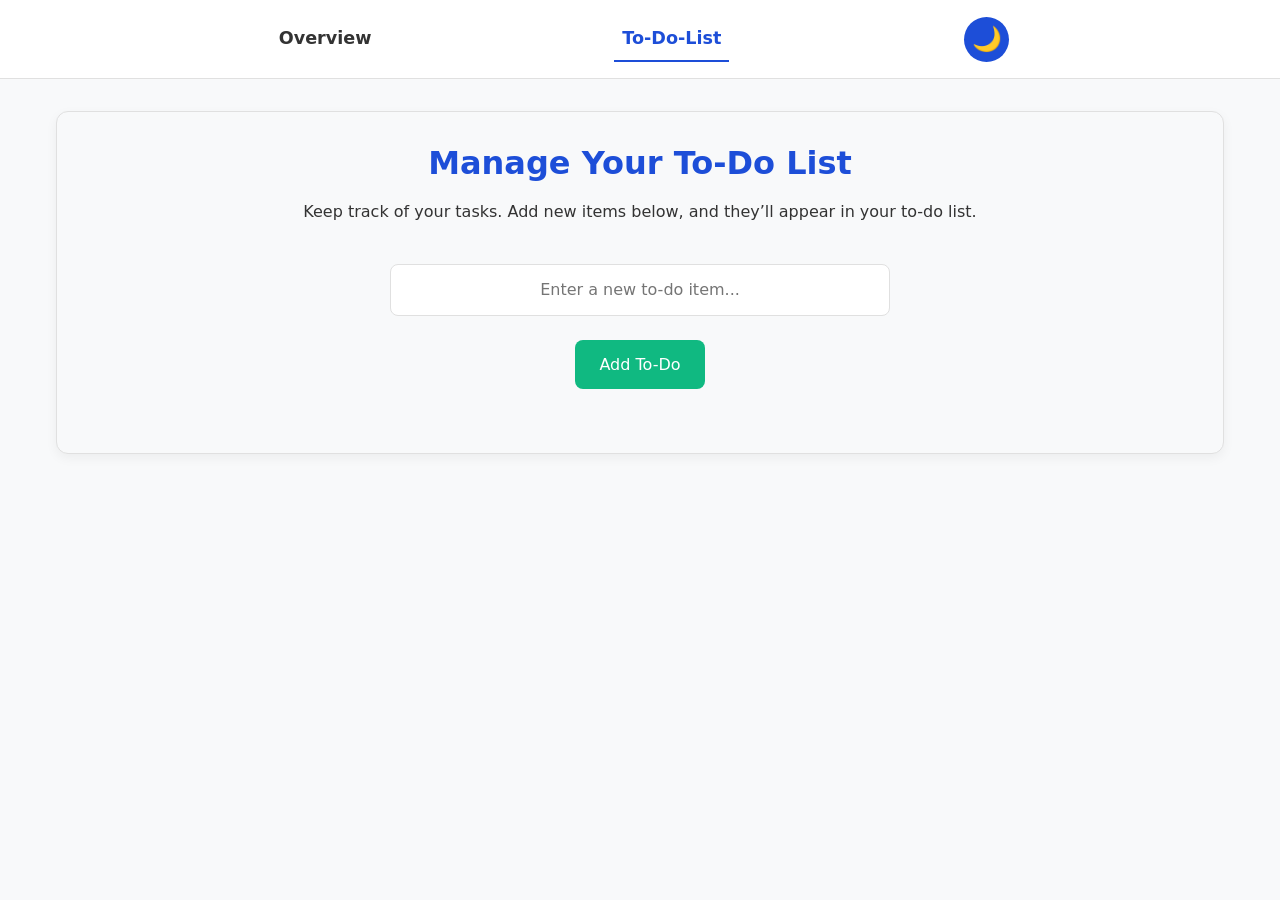
==== frontend/todo.html @ 35bd9bbc "added todo" ====
<!DOCTYPE html>
<html lang="en">
<head>
  <meta charset="UTF-8" />
  <meta name="viewport" content="width=device-width, initial-scale=1.0"/>
  <title>My To-Do List</title>
  <!-- Bootstrap CSS -->
  <link
    href="https://cdn.jsdelivr.net/npm/bootstrap@5.3.0/dist/css/bootstrap.min.css"
    rel="stylesheet"
  />
  <link rel="stylesheet" href="style.css" />
</head>
<body>
  <!-- Navbar -->
  <nav class="navbar navbar-expand-lg navbar-light bg-light">
    <div class="container-fluid justify-content-center">
      <!-- Toggler/collapsible Button -->
      <button
        class="navbar-toggler"
        type="button"
        data-bs-toggle="collapse"
        data-bs-target="#navbarNav"
        aria-controls="navbarNav"
        aria-expanded="false"
        aria-label="Toggle navigation"
      >
        <span class="navbar-toggler-icon"></span>
      </button>

      <!-- Collapsible content -->
      <div class="collapse navbar-collapse justify-content-center" id="navbarNav">
        <ul class="navbar-nav w-100 justify-content-evenly text-center">
          <li class="nav-item">
            <a class="nav-link" href="index.html">Overview</a>
          </li>
          <li class="nav-item">
            <a class="nav-link active" href="todo.html">To-Do-List</a>
          </li>
          <li class="nav-item">
            <!-- Dark mode button with correct ID -->
            <button
              id="dark-mode-toggle"
              class="btn btn-primary navbar-darkmode"
            >
              🌙
            </button>
          </li>
        </ul>
      </div>
    </div>
  </nav>

  <!-- Main Content -->
  <main class="shadcn-main">
    <!-- One Unified Content Box -->
    <div class="content-box">
      <section class="intro-section">
        <h1 class="shadcn-heading">Manage Your To-Do List</h1>
        <p class="shadcn-text">
          Keep track of your tasks. Add new items below, and they’ll appear in
          your to-do list.
        </p>
      </section>

      <!-- To-Do Form Section -->
      <section class="todo-form-section mt-4">
        <form id="todo-form" class="shadcn-form">
          <input
            type="text"
            id="todo-input"
            class="shadcn-input"
            placeholder="Enter a new to-do item..."
            required
          />
          <button type="submit" class="shadcn-button">Add To-Do</button>
        </form>
      </section>

      <!-- To-Do List Display -->
      <section class="todo-list-section mt-4">
        <ul id="todo-list" class="list-group"></ul>
      </section>
    </div>
  </main>

  <!-- Bootstrap JS (for the collapse functionality) -->
  <script src="https://cdn.jsdelivr.net/npm/bootstrap@5.3.0/dist/js/bootstrap.bundle.min.js"></script>
  <!-- Your existing dark-mode script (if it’s in script.js) -->
  <script src="script.js"></script>
  <!-- Include your new to-do logic -->
  <script src="todo.js"></script>

  <!-- Optional scripts (jQuery, Popper) if needed -->
  <script src="https://ajax.googleapis.com/ajax/libs/jquery/3.5.1/jquery.min.js"></script>
  <script
    src="https://cdnjs.cloudflare.com/ajax/libs/popper.js/1.16.0/umd/popper.min.js"
  ></script>
  <script src="https://maxcdn.bootstrapcdn.com/bootstrap/4.5.2/js/bootstrap.min.js"></script>
</body>
</html>
---- frontend/style.css ----
/* ================================
   CSS Variables & Global Styles
=================================== */
:root {
    /* Color Palette */
    --primary-color: #1D4ED8;       /* A refined blue accent */
    --secondary-color: #2563EB;     /* A complementary blue tone */
    --accent-color: #10B981;        /* A subtle green for buttons */
    --background-color: #f8f9fa;     /* Light background */
    --text-color: #333333;          /* Dark text */
    --border-color: #e0e0e0;        /* Soft borders */
    --box-shadow: rgba(0, 0, 0, 0.05);/* Light shadow */
    
    /* Component-specific */
    --navbar-bg: #ffffff;
    --navbar-text: #333333;
    --btn-bg: var(--accent-color);
    --btn-text: #ffffff;
    --input-bg: #ffffff;
  }
  
  body {
    font-family: 'Inter', system-ui, -apple-system, BlinkMacSystemFont, sans-serif;
    background-color: var(--background-color);
    color: var(--text-color);
    margin: 0;
    padding: 0;
    line-height: 1.6;
    transition: background-color 0.3s ease, color 0.3s ease;
  }
  
  /* ================================
     Dark Mode Overrides
  =================================== */
  body.dark-mode {
    --primary-color: #3B82F6;
    --secondary-color: #60A5FA;
    --accent-color: #22c55e;
    --background-color: #121212;
    --text-color: #e5e7eb;
    --border-color: #333333;
    --box-shadow: rgba(0, 0, 0, 0.2);
    --navbar-bg: #1f2937;
    --navbar-text: #e5e7eb;
    --btn-bg: var(--accent-color);
    --btn-text: #ffffff;
    --input-bg: #1f2937;
  }
  
  /* ================================
     Navbar
  =================================== */
  .navbar {
    background-color: var(--navbar-bg) !important;
    border-bottom: 1px solid var(--border-color);
    padding: 1rem 2rem;
  }
  
  .navbar .navbar-nav {
    display: flex;
    flex-direction: row;
    justify-content: space-around;
    align-items: center;
    width: 100%;
  }
  
  .navbar .nav-item {
    margin: 0 0.5rem;
  }
  
  .navbar .nav-link {
    font-size: 1.1rem;
    font-weight: 600;
    color: var(--navbar-text) !important;
    text-decoration: none;
    padding: 0.5rem 1rem;
    border-bottom: 2px solid transparent;
    transition: color 0.3s ease, border-bottom 0.3s ease;
  }
  
  .navbar .nav-link:hover,
  .navbar .nav-link.active {
    color: var(--primary-color) !important;
    border-bottom: 2px solid var(--primary-color);
  }
  
  /* Dark Mode for Navbar Links */
  body.dark-mode .navbar .nav-link {
    color: var(--navbar-text) !important;
  }
  
  /* Dark Mode Toggle Button */
  .navbar-darkmode {
    background-color: var(--primary-color);
    border: none;
    border-radius: 50%;
    width: 45px;
    height: 45px;
    font-size: 1.5rem;
    cursor: pointer;
    padding: 0;
    display: flex;
    align-items: center;
    justify-content: center;
    transition: background-color 0.3s ease;
    color: #fff;
  }
  
  /* Dark Mode for list-group items */
  body.dark-mode .list-group,
  body.dark-mode .list-group-item {
    background-color: var(--background-color) !important;
    color: var(--text-color) !important;
    border-color: var(--border-color) !important;
  }

  
  .navbar-darkmode:hover {
    background-color: var(--secondary-color);
  }
  
  /* ================================
     Main Content Area
  =================================== */
  .shadcn-main {
    display: flex;
    flex-direction: column;
    align-items: center;
    padding: 2rem 1rem;
    max-width: 1200px;
    margin: 0 auto;
  }
  
  /* Unified Content Box */
  .content-box {
    background-color: var(--background-color);
    padding: 2rem;
    border-radius: 12px;
    box-shadow: 0 4px 12px var(--box-shadow);
    border: 1px solid var(--border-color);
    margin-bottom: 2rem;
    width: 100%;
    max-width: 1200px;
    transition: background-color 0.3s ease, box-shadow 0.3s ease;
    text-align: center;
  }
  
  /* ================================
     Headings & Text
  =================================== */
  .shadcn-heading {
    font-size: 2rem;
    font-weight: 700;
    margin-bottom: 1rem;
    color: var(--primary-color);
  }
  
  .shadcn-text {
    font-size: 1rem;
    margin-bottom: 1rem;
  }
  
  /* ================================
     Buttons
  =================================== */
  .shadcn-button {
    background-color: var(--btn-bg);
    color: var(--btn-text);
    border: none;
    padding: 0.75rem 1.5rem;
    border-radius: 8px;
    font-size: 1rem;
    cursor: pointer;
    transition: background-color 0.3s ease, transform 0.2s ease;
    margin-top: 1rem;
  }
  
  .shadcn-button:hover {
    background-color: var(--secondary-color);
    transform: translateY(-2px);
  }
  
  /* ================================
     Form Styles
  =================================== */
  .shadcn-form {
    display: flex;
    flex-direction: column;
    align-items: center;
    width: 100%;
    max-width: 500px;
    margin: 2rem auto;
  }
  
  .shadcn-input,
  .shadcn-textarea {
    width: 100%;
    padding: 0.75rem;
    margin: 0.5rem 0;
    border: 1px solid var(--border-color);
    border-radius: 8px;
    font-size: 1rem;
    background-color: var(--input-bg);
    color: var(--text-color);
    transition: border-color 0.3s ease, background-color 0.3s ease;
    text-align: center;
  }
  
  .shadcn-input:focus,
  .shadcn-textarea:focus {
    outline: none;
    border-color: var(--primary-color);
  }
  
  .shadcn-textarea {
    resize: vertical;
    min-height: 120px;
  }
  
  /* ================================
     View Counter
  =================================== */
  .shadcn-counter {
    font-size: 1.2rem;
    margin: 1rem 0;
    color: var(--text-color);
  }
  
  /* ================================
     Certification Section
  =================================== */
  .certification-container {
    display: grid;
    grid-template-columns: repeat(auto-fit, minmax(200px, 1fr));
    gap: 1.5rem;
    padding: 2rem;
    justify-items: center;
  }
  
  .certification {
    text-align: center;
    transition: transform 0.3s ease, box-shadow 0.3s ease;
  }
  
  .certification:hover {
    transform: translateY(-4px);
    box-shadow: 0 6px 16px var(--box-shadow);
  }
  
  .certification-badge {
    width: 100px;
    transition: transform 0.3s ease;
  }
  
  .certification-badge:hover {
    transform: scale(1.1);
  }
  
  .certification-title {
    margin-top: 0.5rem;
    font-size: 1rem;
    font-weight: 500;
  }
  

  /* ================================
     Footer
  =================================== */
  .shadcn-footer {
    background-color: var(--navbar-bg);
    padding: 1rem;
    text-align: center;
    border-top: 1px solid var(--border-color);
    margin-top: 2rem;
  }
  
  .shadcn-footer p {
    margin: 0;
    font-size: 0.9rem;
    color: var(--text-color);
  }
  
  /* ================================
     Responsive Styles
  =================================== */
  @media (max-width: 768px) {
    .navbar .navbar-nav {
      flex-direction: column;
    }
    
    .nav-link {
      padding: 0.75rem 0;
      font-size: 1rem;
    }
    
    .navbar-darkmode {
      margin: 0.5rem auto;
    }
  }
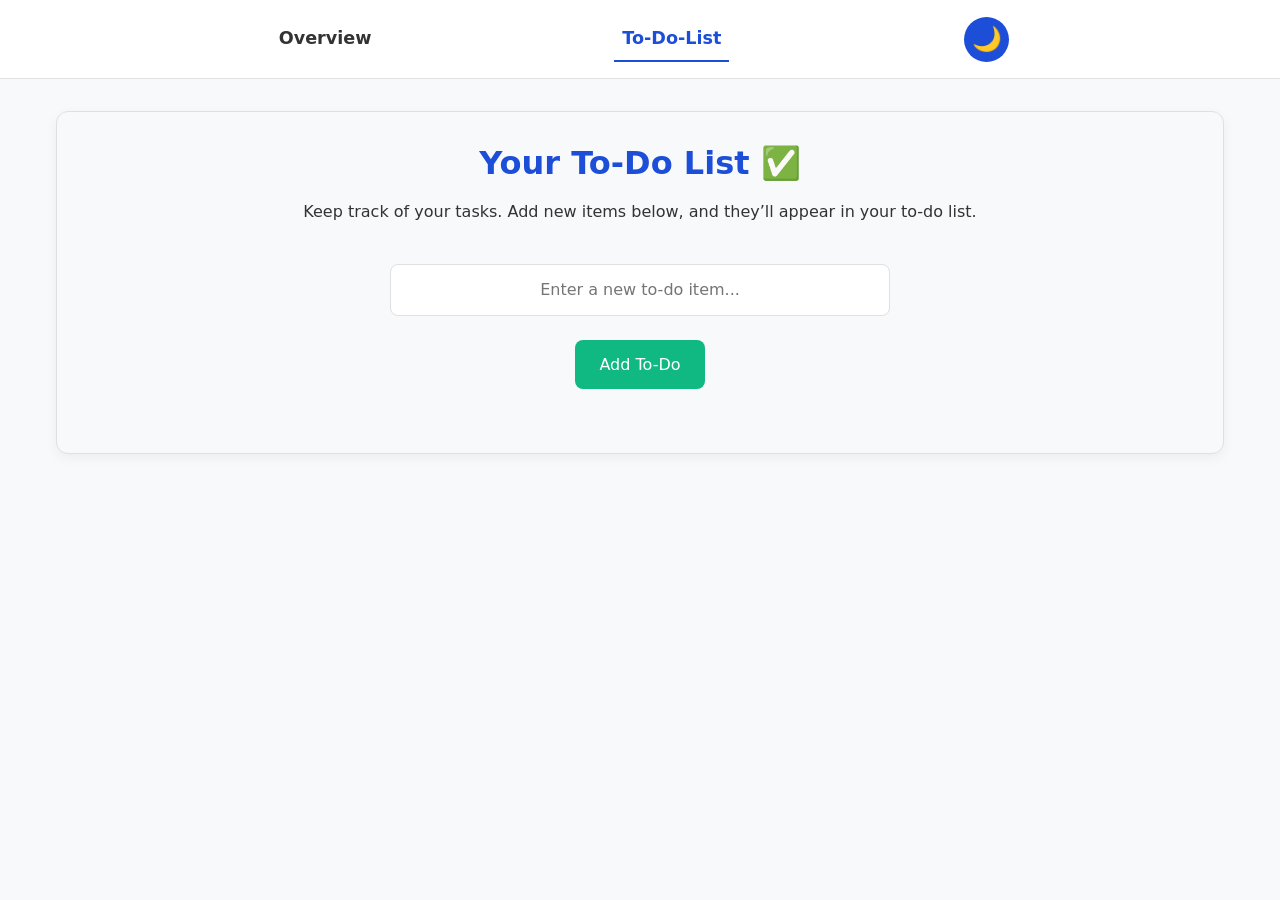
==== commit f37c1f03: "edit" ====
--- a/frontend/todo.html
+++ b/frontend/todo.html
@@ -56,7 +56,7 @@
     <!-- One Unified Content Box -->
     <div class="content-box">
       <section class="intro-section">
-        <h1 class="shadcn-heading">Manage Your To-Do List</h1>
+        <h1 class="shadcn-heading">Your To-Do List &#9989;</h1>
         <p class="shadcn-text">
           Keep track of your tasks. Add new items below, and they’ll appear in
           your to-do list.
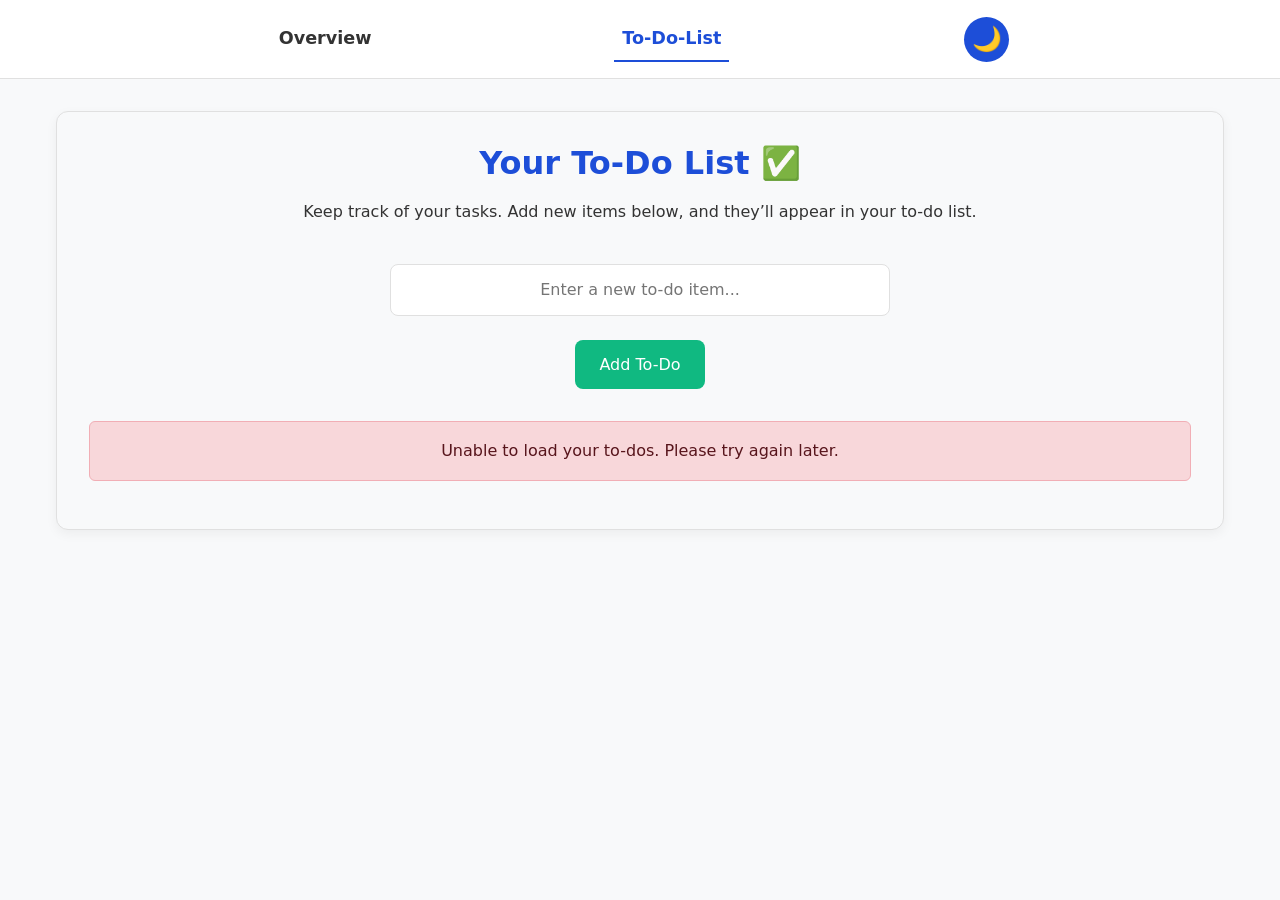
==== commit feb6c702: "simple backend api eks cluster added" ====
--- a/frontend/todo.html
+++ b/frontend/todo.html
@@ -79,8 +79,24 @@
 
       <!-- To-Do List Display -->
       <section class="todo-list-section mt-4">
+        <!-- Spinner (hidden by default) -->
+        <div id="loading-spinner" 
+            class="spinner-border text-primary" 
+            role="status" 
+            style="display: none; margin-bottom: 1rem;">
+          <span class="visually-hidden">Loading...</span>
+        </div>
+
+        <!-- Error message container (hidden by default) -->
+        <div id="error-message" 
+            class="alert alert-danger" 
+            role="alert" 
+            style="display: none; margin-bottom: 1rem;">
+        </div>
+
         <ul id="todo-list" class="list-group"></ul>
       </section>
+
     </div>
   </main>
 
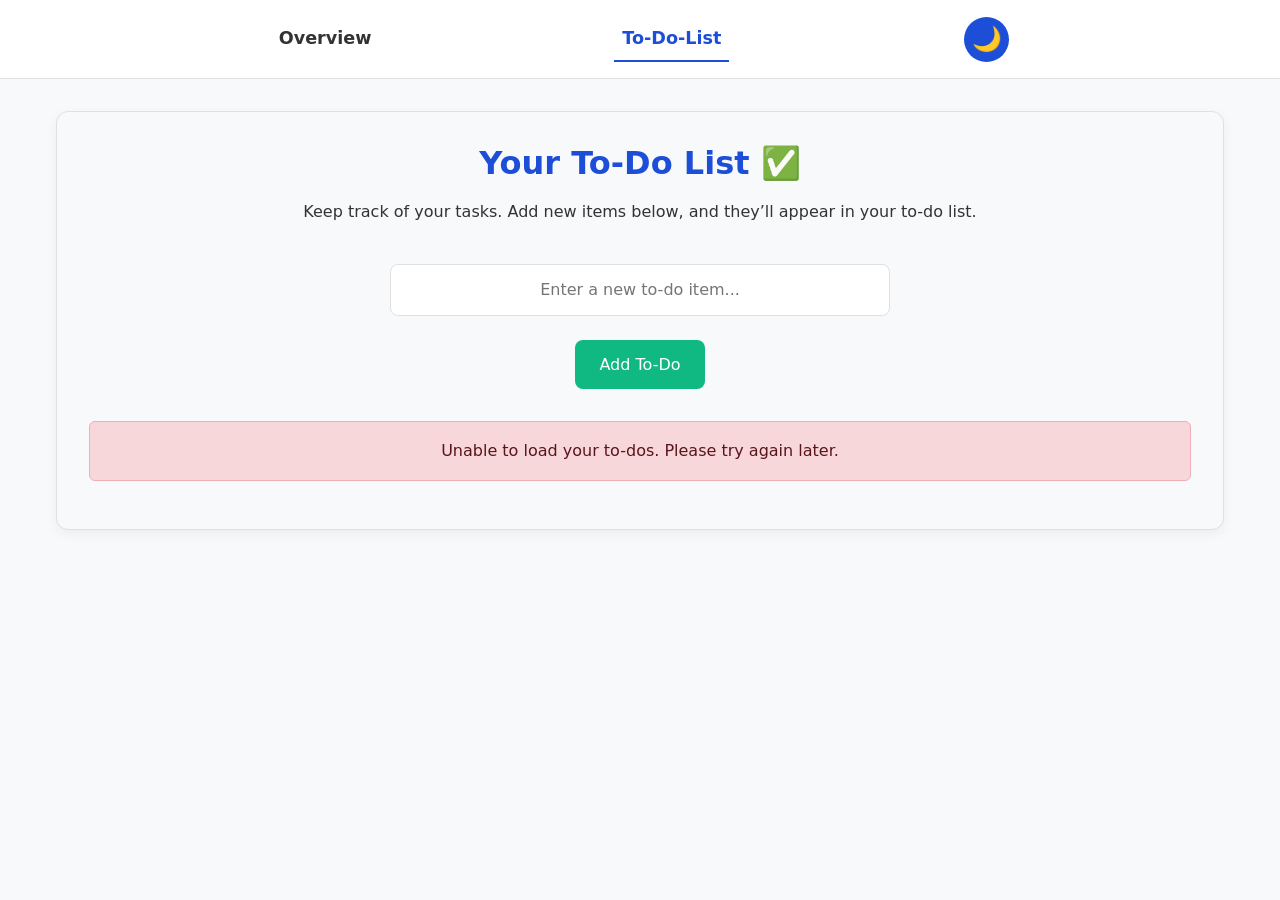
==== commit 1e174291: "removed comments" ====
--- a/frontend/todo.html
+++ b/frontend/todo.html
@@ -4,7 +4,6 @@
   <meta charset="UTF-8" />
   <meta name="viewport" content="width=device-width, initial-scale=1.0"/>
   <title>My To-Do List</title>
-  <!-- Bootstrap CSS -->
   <link
     href="https://cdn.jsdelivr.net/npm/bootstrap@5.3.0/dist/css/bootstrap.min.css"
     rel="stylesheet"
@@ -12,10 +11,8 @@
   <link rel="stylesheet" href="style.css" />
 </head>
 <body>
-  <!-- Navbar -->
   <nav class="navbar navbar-expand-lg navbar-light bg-light">
     <div class="container-fluid justify-content-center">
-      <!-- Toggler/collapsible Button -->
       <button
         class="navbar-toggler"
         type="button"
@@ -28,7 +25,6 @@
         <span class="navbar-toggler-icon"></span>
       </button>
 
-      <!-- Collapsible content -->
       <div class="collapse navbar-collapse justify-content-center" id="navbarNav">
         <ul class="navbar-nav w-100 justify-content-evenly text-center">
           <li class="nav-item">
@@ -38,7 +34,6 @@
             <a class="nav-link active" href="todo.html">To-Do-List</a>
           </li>
           <li class="nav-item">
-            <!-- Dark mode button with correct ID -->
             <button
               id="dark-mode-toggle"
               class="btn btn-primary navbar-darkmode"
@@ -51,9 +46,7 @@
     </div>
   </nav>
 
-  <!-- Main Content -->
   <main class="shadcn-main">
-    <!-- One Unified Content Box -->
     <div class="content-box">
       <section class="intro-section">
         <h1 class="shadcn-heading">Your To-Do List &#9989;</h1>
@@ -63,7 +56,6 @@
         </p>
       </section>
 
-      <!-- To-Do Form Section -->
       <section class="todo-form-section mt-4">
         <form id="todo-form" class="shadcn-form">
           <input
@@ -77,9 +69,7 @@
         </form>
       </section>
 
-      <!-- To-Do List Display -->
       <section class="todo-list-section mt-4">
-        <!-- Spinner (hidden by default) -->
         <div id="loading-spinner" 
             class="spinner-border text-primary" 
             role="status" 
@@ -87,7 +77,6 @@
           <span class="visually-hidden">Loading...</span>
         </div>
 
-        <!-- Error message container (hidden by default) -->
         <div id="error-message" 
             class="alert alert-danger" 
             role="alert" 
@@ -100,14 +89,10 @@
     </div>
   </main>
 
-  <!-- Bootstrap JS (for the collapse functionality) -->
   <script src="https://cdn.jsdelivr.net/npm/bootstrap@5.3.0/dist/js/bootstrap.bundle.min.js"></script>
-  <!-- Your existing dark-mode script (if it’s in script.js) -->
   <script src="script.js"></script>
-  <!-- Include your new to-do logic -->
   <script src="todo.js"></script>
 
-  <!-- Optional scripts (jQuery, Popper) if needed -->
   <script src="https://ajax.googleapis.com/ajax/libs/jquery/3.5.1/jquery.min.js"></script>
   <script
     src="https://cdnjs.cloudflare.com/ajax/libs/popper.js/1.16.0/umd/popper.min.js"
--- a/frontend/style.css
+++ b/frontend/style.css
@@ -1,300 +1,246 @@
-/* ================================
-   CSS Variables & Global Styles
-=================================== */
 :root {
-    /* Color Palette */
-    --primary-color: #1D4ED8;       /* A refined blue accent */
-    --secondary-color: #2563EB;     /* A complementary blue tone */
-    --accent-color: #10B981;        /* A subtle green for buttons */
-    --background-color: #f8f9fa;     /* Light background */
-    --text-color: #333333;          /* Dark text */
-    --border-color: #e0e0e0;        /* Soft borders */
-    --box-shadow: rgba(0, 0, 0, 0.05);/* Light shadow */
-    
-    /* Component-specific */
-    --navbar-bg: #ffffff;
-    --navbar-text: #333333;
-    --btn-bg: var(--accent-color);
-    --btn-text: #ffffff;
-    --input-bg: #ffffff;
+  --primary-color: #1D4ED8;       
+  --secondary-color: #2563EB;     
+  --accent-color: #10B981;        
+  --background-color: #f8f9fa;    
+  --text-color: #333333;         
+  --border-color: #e0e0e0;      
+  --box-shadow: rgba(0, 0, 0, 0.05); 
+  
+  --navbar-bg: #ffffff;
+  --navbar-text: #333333;
+  --btn-bg: var(--accent-color);
+  --btn-text: #ffffff;
+  --input-bg: #ffffff;
+}
+
+body {
+  font-family: 'Inter', system-ui, -apple-system, BlinkMacSystemFont, sans-serif;
+  background-color: var(--background-color);
+  color: var(--text-color);
+  margin: 0;
+  padding: 0;
+  line-height: 1.6;
+  transition: background-color 0.3s ease, color 0.3s ease;
+}
+
+body.dark-mode {
+  --primary-color: #3B82F6;
+  --secondary-color: #60A5FA;
+  --accent-color: #22c55e;
+  --background-color: #121212;
+  --text-color: #e5e7eb;
+  --border-color: #333333;
+  --box-shadow: rgba(0, 0, 0, 0.2);
+  --navbar-bg: #1f2937;
+  --navbar-text: #e5e7eb;
+  --btn-bg: var(--accent-color);
+  --btn-text: #ffffff;
+  --input-bg: #1f2937;
+}
+
+
+body.dark-mode .navbar .nav-link {
+  color: var(--navbar-text) !important;
+}
+
+body.dark-mode .list-group,
+body.dark-mode .list-group-item {
+  background-color: var(--background-color) !important;
+  color: var(--text-color) !important;
+  border-color: var(--border-color) !important;
+}
+
+
+.navbar {
+  background-color: var(--navbar-bg) !important;
+  border-bottom: 1px solid var(--border-color);
+  padding: 1rem 2rem;
+}
+
+.navbar .navbar-nav {
+  display: flex;
+  flex-direction: row;
+  justify-content: space-around;
+  align-items: center;
+  width: 100%;
+}
+
+.navbar .nav-item {
+  margin: 0 0.5rem;
+}
+
+.navbar .nav-link {
+  font-size: 1.1rem;
+  font-weight: 600;
+  color: var(--navbar-text) !important;
+  text-decoration: none;
+  padding: 0.5rem 1rem;
+  border-bottom: 2px solid transparent;
+  transition: color 0.3s ease, border-bottom 0.3s ease;
+}
+
+.navbar .nav-link:hover,
+.navbar .nav-link.active {
+  color: var(--primary-color) !important;
+  border-bottom: 2px solid var(--primary-color);
+}
+
+.navbar-darkmode {
+  background-color: var(--primary-color);
+  border: none;
+  border-radius: 50%;
+  width: 45px;
+  height: 45px;
+  font-size: 1.5rem;
+  cursor: pointer;
+  padding: 0;
+  display: flex;
+  align-items: center;
+  justify-content: center;
+  transition: background-color 0.3s ease;
+  color: #fff;
+}
+
+.navbar-darkmode:hover {
+  background-color: var(--secondary-color);
+}
+
+
+.shadcn-main {
+  display: flex;
+  flex-direction: column;
+  align-items: center;
+  padding: 2rem 1rem;
+  max-width: 1200px;
+  margin: 0 auto;
+}
+
+.content-box {
+  background-color: var(--background-color);
+  padding: 2rem;
+  border-radius: 12px;
+  box-shadow: 0 4px 12px var(--box-shadow);
+  border: 1px solid var(--border-color);
+  margin-bottom: 2rem;
+  width: 100%;
+  max-width: 1200px;
+  transition: background-color 0.3s ease, box-shadow 0.3s ease;
+  text-align: center;
+}
+
+
+.shadcn-heading {
+  font-size: 2rem;
+  font-weight: 700;
+  margin-bottom: 1rem;
+  color: var(--primary-color);
+}
+
+.shadcn-text {
+  font-size: 1rem;
+  margin-bottom: 1rem;
+}
+
+
+.shadcn-button {
+  background-color: var(--btn-bg);
+  color: var(--btn-text);
+  border: none;
+  padding: 0.75rem 1.5rem;
+  border-radius: 8px;
+  font-size: 1rem;
+  cursor: pointer;
+  transition: background-color 0.3s ease, transform 0.2s ease;
+  margin-top: 1rem;
+}
+
+.shadcn-button:hover {
+  background-color: var(--secondary-color);
+  transform: translateY(-2px);
+}
+
+
+.shadcn-form {
+  display: flex;
+  flex-direction: column;
+  align-items: center;
+  width: 100%;
+  max-width: 500px;
+  margin: 2rem auto;
+}
+
+.shadcn-input,
+.shadcn-textarea {
+  width: 100%;
+  padding: 0.75rem;
+  margin: 0.5rem 0;
+  border: 1px solid var(--border-color);
+  border-radius: 8px;
+  font-size: 1rem;
+  background-color: var(--input-bg);
+  color: var(--text-color);
+  transition: border-color 0.3s ease, background-color 0.3s ease;
+  text-align: center;
+}
+
+.shadcn-input:focus,
+.shadcn-textarea:focus {
+  outline: none;
+  border-color: var(--primary-color);
+}
+
+.shadcn-textarea {
+  resize: vertical;
+  min-height: 120px;
+}
+
+.shadcn-footer {
+  background-color: var(--navbar-bg);
+  padding: 1rem;
+  text-align: center;
+  border-top: 1px solid var(--border-color);
+  margin-top: 2rem;
+}
+
+.shadcn-footer p {
+  margin: 0;
+  font-size: 0.9rem;
+  color: var(--text-color);
+}
+
+
+@media (max-width: 768px) {
+  .navbar .navbar-nav {
+    flex-direction: column;
   }
   
-  body {
-    font-family: 'Inter', system-ui, -apple-system, BlinkMacSystemFont, sans-serif;
-    background-color: var(--background-color);
-    color: var(--text-color);
-    margin: 0;
-    padding: 0;
-    line-height: 1.6;
-    transition: background-color 0.3s ease, color 0.3s ease;
+  .nav-link {
+    padding: 0.75rem 0;
+    font-size: 1rem;
   }
   
-  /* ================================
-     Dark Mode Overrides
-  =================================== */
-  body.dark-mode {
-    --primary-color: #3B82F6;
-    --secondary-color: #60A5FA;
-    --accent-color: #22c55e;
-    --background-color: #121212;
-    --text-color: #e5e7eb;
-    --border-color: #333333;
-    --box-shadow: rgba(0, 0, 0, 0.2);
-    --navbar-bg: #1f2937;
-    --navbar-text: #e5e7eb;
-    --btn-bg: var(--accent-color);
-    --btn-text: #ffffff;
-    --input-bg: #1f2937;
+  .navbar-darkmode {
+    margin: 0.5rem auto;
   }
-  
-  /* ================================
-     Navbar
-  =================================== */
-  .navbar {
-    background-color: var(--navbar-bg) !important;
-    border-bottom: 1px solid var(--border-color);
-    padding: 1rem 2rem;
-  }
-  
-  .navbar .navbar-nav {
-    display: flex;
-    flex-direction: row;
-    justify-content: space-around;
-    align-items: center;
-    width: 100%;
-  }
-  
-  .navbar .nav-item {
-    margin: 0 0.5rem;
-  }
-  
-  .navbar .nav-link {
-    font-size: 1.1rem;
-    font-weight: 600;
-    color: var(--navbar-text) !important;
-    text-decoration: none;
-    padding: 0.5rem 1rem;
-    border-bottom: 2px solid transparent;
-    transition: color 0.3s ease, border-bottom 0.3s ease;
-  }
-  
-  .navbar .nav-link:hover,
-  .navbar .nav-link.active {
-    color: var(--primary-color) !important;
-    border-bottom: 2px solid var(--primary-color);
-  }
-  
-  /* Dark Mode for Navbar Links */
-  body.dark-mode .navbar .nav-link {
-    color: var(--navbar-text) !important;
-  }
-  
-  /* Dark Mode Toggle Button */
-  .navbar-darkmode {
-    background-color: var(--primary-color);
-    border: none;
-    border-radius: 50%;
-    width: 45px;
-    height: 45px;
-    font-size: 1.5rem;
-    cursor: pointer;
-    padding: 0;
-    display: flex;
-    align-items: center;
-    justify-content: center;
-    transition: background-color 0.3s ease;
-    color: #fff;
-  }
-  
-  /* Dark Mode for list-group items */
-  body.dark-mode .list-group,
-  body.dark-mode .list-group-item {
-    background-color: var(--background-color) !important;
-    color: var(--text-color) !important;
-    border-color: var(--border-color) !important;
-  }
-
-  
-  .navbar-darkmode:hover {
-    background-color: var(--secondary-color);
-  }
-  
-  /* ================================
-     Main Content Area
-  =================================== */
-  .shadcn-main {
-    display: flex;
-    flex-direction: column;
-    align-items: center;
-    padding: 2rem 1rem;
-    max-width: 1200px;
-    margin: 0 auto;
-  }
-  
-  /* Unified Content Box */
-  .content-box {
-    background-color: var(--background-color);
-    padding: 2rem;
-    border-radius: 12px;
-    box-shadow: 0 4px 12px var(--box-shadow);
-    border: 1px solid var(--border-color);
-    margin-bottom: 2rem;
-    width: 100%;
-    max-width: 1200px;
-    transition: background-color 0.3s ease, box-shadow 0.3s ease;
-    text-align: center;
-  }
-  
-  /* ================================
-     Headings & Text
-  =================================== */
-  .shadcn-heading {
-    font-size: 2rem;
-    font-weight: 700;
-    margin-bottom: 1rem;
-    color: var(--primary-color);
-  }
-  
-  .shadcn-text {
-    font-size: 1rem;
-    margin-bottom: 1rem;
-  }
-  
-  /* ================================
-     Buttons
-  =================================== */
-  .shadcn-button {
-    background-color: var(--btn-bg);
-    color: var(--btn-text);
-    border: none;
-    padding: 0.75rem 1.5rem;
-    border-radius: 8px;
-    font-size: 1rem;
-    cursor: pointer;
-    transition: background-color 0.3s ease, transform 0.2s ease;
-    margin-top: 1rem;
-  }
-  
-  .shadcn-button:hover {
-    background-color: var(--secondary-color);
-    transform: translateY(-2px);
-  }
-  
-  /* ================================
-     Form Styles
-  =================================== */
-  .shadcn-form {
-    display: flex;
-    flex-direction: column;
-    align-items: center;
-    width: 100%;
-    max-width: 500px;
-    margin: 2rem auto;
-  }
-  
-  .shadcn-input,
-  .shadcn-textarea {
-    width: 100%;
-    padding: 0.75rem;
-    margin: 0.5rem 0;
-    border: 1px solid var(--border-color);
-    border-radius: 8px;
-    font-size: 1rem;
-    background-color: var(--input-bg);
-    color: var(--text-color);
-    transition: border-color 0.3s ease, background-color 0.3s ease;
-    text-align: center;
-  }
-  
-  .shadcn-input:focus,
-  .shadcn-textarea:focus {
-    outline: none;
-    border-color: var(--primary-color);
-  }
-  
-  .shadcn-textarea {
-    resize: vertical;
-    min-height: 120px;
-  }
-  
-  /* ================================
-     View Counter
-  =================================== */
-  .shadcn-counter {
-    font-size: 1.2rem;
-    margin: 1rem 0;
-    color: var(--text-color);
-  }
-  
-  /* ================================
-     Certification Section
-  =================================== */
-  .certification-container {
-    display: grid;
-    grid-template-columns: repeat(auto-fit, minmax(200px, 1fr));
-    gap: 1.5rem;
-    padding: 2rem;
-    justify-items: center;
-  }
-  
-  .certification {
-    text-align: center;
-    transition: transform 0.3s ease, box-shadow 0.3s ease;
-  }
-  
-  .certification:hover {
-    transform: translateY(-4px);
-    box-shadow: 0 6px 16px var(--box-shadow);
-  }
-  
-  .certification-badge {
-    width: 100px;
-    transition: transform 0.3s ease;
-  }
-  
-  .certification-badge:hover {
-    transform: scale(1.1);
-  }
-  
-  .certification-title {
-    margin-top: 0.5rem;
-    font-size: 1rem;
-    font-weight: 500;
-  }
-  
-
-  /* ================================
-     Footer
-  =================================== */
-  .shadcn-footer {
-    background-color: var(--navbar-bg);
-    padding: 1rem;
-    text-align: center;
-    border-top: 1px solid var(--border-color);
-    margin-top: 2rem;
-  }
-  
-  .shadcn-footer p {
-    margin: 0;
-    font-size: 0.9rem;
-    color: var(--text-color);
-  }
-  
-  /* ================================
-     Responsive Styles
-  =================================== */
-  @media (max-width: 768px) {
-    .navbar .navbar-nav {
-      flex-direction: column;
-    }
-    
-    .nav-link {
-      padding: 0.75rem 0;
-      font-size: 1rem;
-    }
-    
-    .navbar-darkmode {
-      margin: 0.5rem auto;
-    }
-  }
-  +}
+
+
+body.dark-mode .card,
+body.dark-mode .card-body {
+  background-color: var(--background-color) !important;
+  color: var(--text-color) !important;
+  border-color: var(--border-color) !important;
+}
+
+body.dark-mode .card-title,
+body.dark-mode .card-text {
+  color: var(--text-color) !important;
+}
+
+body.dark-mode .card .btn-primary,
+body.dark-mode .card .btn-secondary {
+  background-color: var(--accent-color) !important;
+  border-color: var(--accent-color) !important;
+  color: #fff !important;
+}
